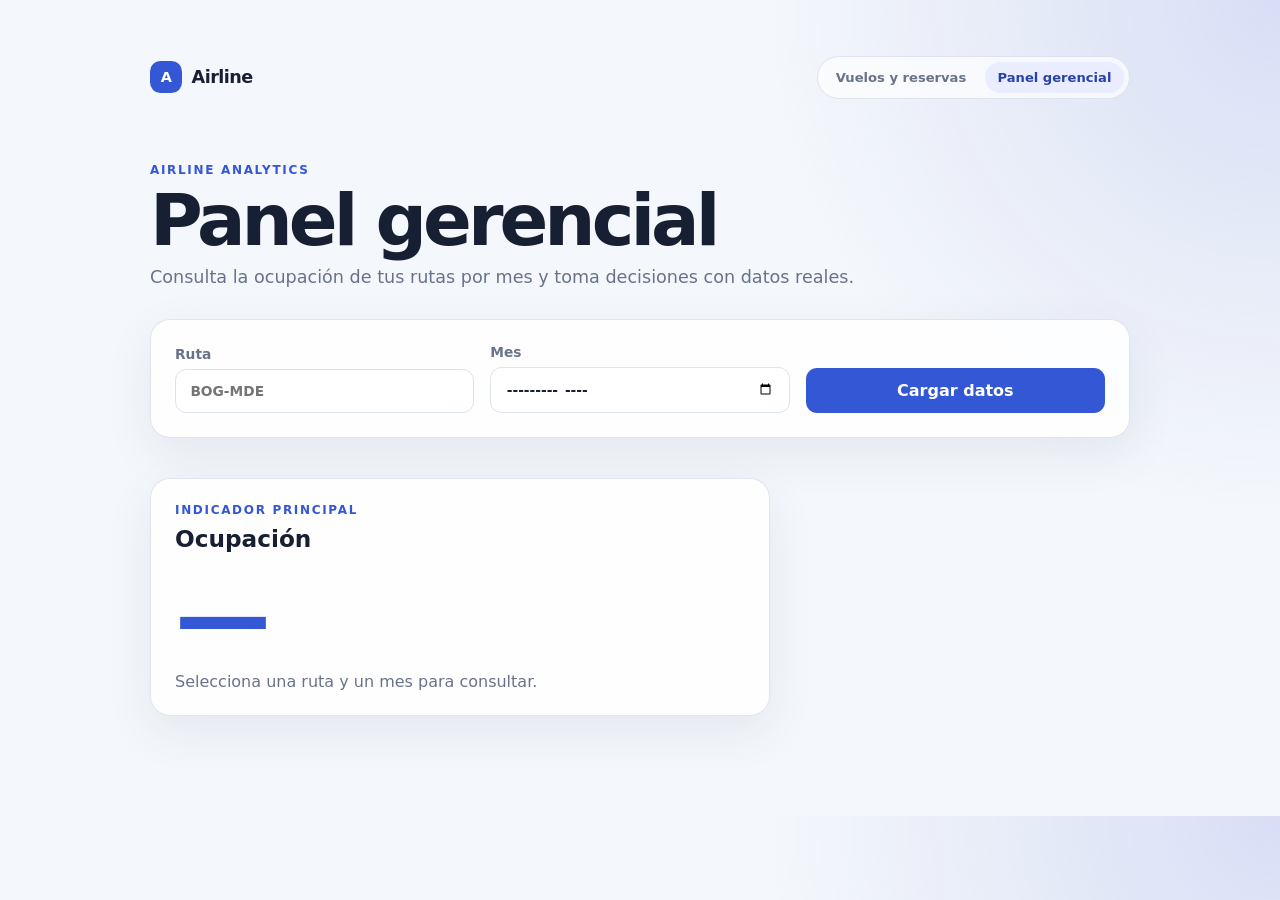
==== frontend/manager.html @ 9cbd1453 "Final v2" ====
<!DOCTYPE html>
<html lang="es">
<head>
  <meta charset="UTF-8">
  <title>Panel gerencial - Ocupación por ruta</title>
  <link rel="stylesheet" href="css/style.css">
</head>
<body>
  <main class="page-shell manager-shell">
    <nav class="topbar" aria-label="Navegación principal">
      <a class="brand" href="index.html"><span class="brand-mark">A</span> Airline</a>
      <div class="nav-links">
        <a class="nav-link" href="index.html">Vuelos y reservas</a>
        <a class="nav-link active" href="manager.html">Panel gerencial</a>
      </div>
    </nav>
    <header class="hero">
      <p class="eyebrow">Airline Analytics</p>
      <h1>Panel gerencial</h1>
      <p class="hero-copy">Consulta la ocupación de tus rutas por mes y toma decisiones con datos reales.</p>
    </header>

  <section class="card search-card">
    <div class="manager-form">
      <label>Ruta
        <input data-testid="manager-route" type="text" placeholder="BOG-MDE" required>
      </label>
      <label>Mes
        <input data-testid="manager-month" type="month" placeholder="2024-01" required>
      </label>
      <button class="button button-primary" data-testid="manager-load" type="button">Cargar datos</button>
    </div>
  </section>

  <section class="card metric-card">
    <p class="eyebrow">Indicador principal</p>
    <h2>Ocupación</h2>
    <div data-testid="occupancy-value" class="metric-value">—</div>
    <p id="manager-summary" class="metric-summary">Selecciona una ruta y un mes para consultar.</p>
  </section>

  <p id="manager-error" class="message message-error" role="alert"></p>
  </main>

  <script src="js/manager.js"></script>
</body>
</html>
---- frontend/css/style.css ----
:root {
  color-scheme: light;
  --ink: #172033;
  --muted: #68738a;
  --line: #dce3ef;
  --surface: #ffffff;
  --background: #f4f7fb;
  --primary: #3457d5;
  --primary-dark: #2743aa;
  --success: #138a63;
  --danger: #b42318;
  font-family: Inter, ui-sans-serif, system-ui, -apple-system, BlinkMacSystemFont, "Segoe UI", sans-serif;
}

* { box-sizing: border-box; }

body {
  margin: 0;
  min-width: 320px;
  color: var(--ink);
  background:
    radial-gradient(circle at top right, rgba(91, 111, 221, .18), transparent 32rem),
    var(--background);
}

button, input, select { font: inherit; }

.page-shell {
  width: min(100% - 2rem, 980px);
  margin: 0 auto;
  padding: 3.5rem 0 5rem;
}

.topbar { display: flex; align-items: center; justify-content: space-between; gap: 1rem; margin-bottom: 4rem; }
.brand { display: inline-flex; align-items: center; gap: .6rem; color: var(--ink); font-size: 1.1rem; font-weight: 850; text-decoration: none; letter-spacing: -.03em; }
.brand-mark { display: grid; width: 2rem; height: 2rem; place-items: center; color: #fff; border-radius: .65rem; background: var(--primary); font-size: .9rem; }
.nav-links { display: flex; gap: .35rem; padding: .3rem; border: 1px solid var(--line); border-radius: 99px; background: rgba(255,255,255,.7); }
.nav-link { padding: .5rem .8rem; color: var(--muted); border-radius: 99px; font-size: .82rem; font-weight: 750; text-decoration: none; }
.nav-link:hover, .nav-link.active { color: var(--primary-dark); background: #e9edff; }
.hero { margin-bottom: 2rem; }
.eyebrow {
  margin: 0 0 .5rem;
  color: var(--primary);
  font-size: .75rem;
  font-weight: 800;
  letter-spacing: .14em;
  text-transform: uppercase;
}

h1, h2, p { margin-top: 0; }
h1 { max-width: 680px; margin-bottom: .75rem; font-size: clamp(2.3rem, 6vw, 4.5rem); line-height: .98; letter-spacing: -.055em; }
h2 { margin-bottom: .45rem; font-size: 1.45rem; }
.hero-copy { color: var(--muted); font-size: 1.1rem; }

.card {
  padding: 1.5rem;
  border: 1px solid rgba(220, 227, 239, .9);
  border-radius: 1.25rem;
  background: rgba(255, 255, 255, .88);
  box-shadow: 0 1rem 3rem rgba(32, 51, 91, .08);
}

.search-card { margin-bottom: 2.5rem; }
.catalog-section { margin-bottom: 3.5rem; }
.section-copy { max-width: 580px; margin: .5rem 0 0; color: var(--muted); }
.button-secondary { color: var(--primary-dark); border: 1px solid #cbd5ff; background: #eef1ff; }
.catalog-grid { display: grid; grid-template-columns: repeat(2, minmax(0, 1fr)); gap: 1rem; margin-top: 1.3rem; }
.catalog-grid .flight-row { min-height: 185px; align-items: flex-end; }
.search-form, .manager-form { display: grid; grid-template-columns: repeat(3, 1fr); align-items: end; gap: 1rem; }
label { display: grid; gap: .45rem; color: var(--muted); font-size: .86rem; font-weight: 700; }
input, select {
  width: 100%;
  padding: .8rem .9rem;
  color: var(--ink);
  border: 1px solid var(--line);
  border-radius: .7rem;
  outline: none;
  background: var(--surface);
}
input:focus, select:focus { border-color: var(--primary); box-shadow: 0 0 0 3px rgba(52, 87, 213, .14); }

.button { border: 0; border-radius: .7rem; padding: .82rem 1.15rem; cursor: pointer; font-weight: 800; transition: transform .15s, background .15s; }
.button:hover { transform: translateY(-1px); }
.button-primary { color: #fff; background: var(--primary); }
.button-primary:hover { background: var(--primary-dark); }

.section-heading { display: flex; align-items: center; justify-content: space-between; gap: 1rem; }
.results-section { margin-bottom: 2rem; }
.results-list { display: grid; gap: .8rem; }
.flight-row {
  display: flex; align-items: center; justify-content: space-between; gap: 1rem;
  padding: 1rem 1.1rem; border: 1px solid var(--line); border-radius: .9rem; background: var(--surface);
}
.flight-details { display: grid; gap: .25rem; }
.flight-id { font-weight: 800; }
.flight-route { color: var(--primary); font-size: 1.3rem; font-weight: 850; letter-spacing: .04em; }
.flight-meta { color: var(--muted); font-size: .9rem; }
.fare-list { display: flex; flex-wrap: wrap; gap: .35rem; margin-top: .35rem; }
.fare-chip { padding: .24rem .48rem; color: var(--muted); border: 1px solid var(--line); border-radius: 99px; font-size: .68rem; font-weight: 750; }
.loading-state, .empty-state { padding: 1.5rem; color: var(--muted); border: 1px dashed var(--line); border-radius: .9rem; background: rgba(255,255,255,.5); }
.badge { padding: .35rem .65rem; color: var(--primary-dark); border-radius: 99px; background: #e9edff; font-size: .8rem; font-weight: 800; }
.reserve-card { display: grid; gap: 1rem; margin-bottom: 1.5rem; }
.reserve-card .section-heading { grid-column: 1 / -1; }
.confirmation-card { text-align: center; }
.success-icon { display: inline-grid; width: 3rem; height: 3rem; margin: 0 auto 1rem; place-items: center; color: #fff; border-radius: 50%; background: var(--success); font-size: 1.5rem; }
.confirmation-id { display: inline-block; padding: .8rem 1rem; color: var(--success); border-radius: .6rem; background: #e8f7f1; overflow-wrap: anywhere; }
.message { min-height: 1.25rem; margin: 0; }
.message-error { color: var(--danger); }
.metric-card { max-width: 620px; margin-top: 1.5rem; }
.metric-value { margin: 1rem 0 .5rem; color: var(--primary); font-size: clamp(3rem, 10vw, 6rem); font-weight: 850; letter-spacing: -.07em; line-height: 1; }
.metric-summary { margin: 0; color: var(--muted); }

@media (max-width: 700px) {
  .page-shell { padding-top: 2rem; }
  .topbar { align-items: flex-start; flex-direction: column; margin-bottom: 2.5rem; }
  .search-form, .manager-form { grid-template-columns: 1fr; }
  .catalog-grid { grid-template-columns: 1fr; }
  .flight-row { align-items: stretch; flex-direction: column; }
}
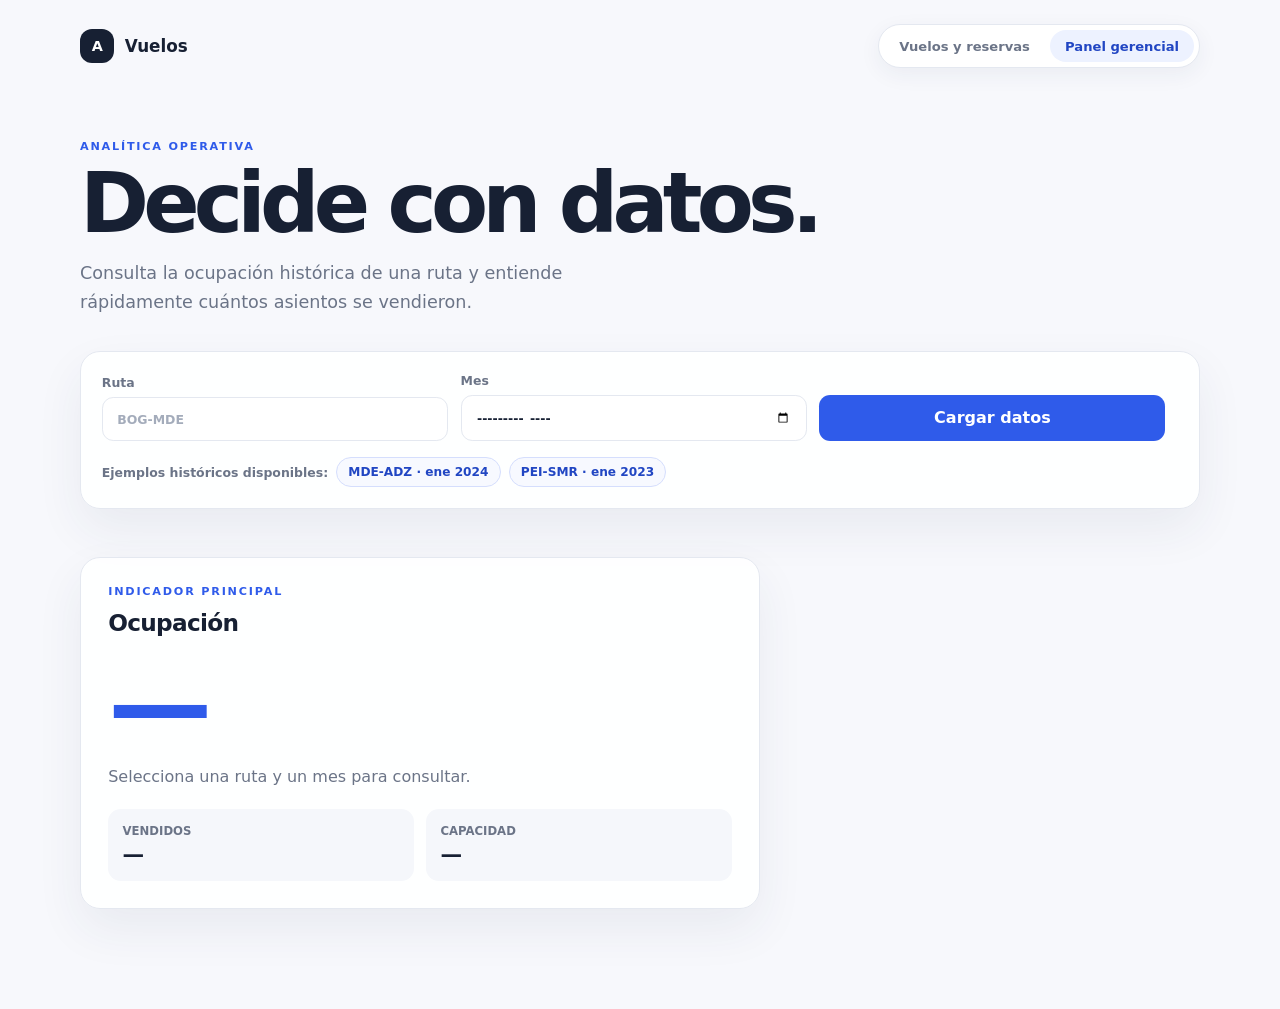
==== commit 2370c921: "Version con cambios en el backend y frontend, incluyendo nuevas funcionalidades de analítica y limpi" ====
--- a/frontend/manager.html
+++ b/frontend/manager.html
@@ -3,21 +3,21 @@
 <head>
   <meta charset="UTF-8">
   <title>Panel gerencial - Ocupación por ruta</title>
-  <link rel="stylesheet" href="css/style.css">
+  <link rel="stylesheet" href="css/style.css?v=4">
 </head>
 <body>
   <main class="page-shell manager-shell">
     <nav class="topbar" aria-label="Navegación principal">
-      <a class="brand" href="index.html"><span class="brand-mark">A</span> Airline</a>
+      <a class="brand" href="index.html"><span class="brand-mark">A</span> Vuelos</a>
       <div class="nav-links">
         <a class="nav-link" href="index.html">Vuelos y reservas</a>
         <a class="nav-link active" href="manager.html">Panel gerencial</a>
       </div>
     </nav>
     <header class="hero">
-      <p class="eyebrow">Airline Analytics</p>
-      <h1>Panel gerencial</h1>
-      <p class="hero-copy">Consulta la ocupación de tus rutas por mes y toma decisiones con datos reales.</p>
+      <p class="eyebrow">ANALÍTICA OPERATIVA</p>
+      <h1>Decide con datos.</h1>
+      <p class="hero-copy">Consulta la ocupación histórica de una ruta y entiende rápidamente cuántos asientos se vendieron.</p>
     </header>
 
   <section class="card search-card">
@@ -30,6 +30,11 @@
       </label>
       <button class="button button-primary" data-testid="manager-load" type="button">Cargar datos</button>
     </div>
+    <div class="sample-controls" aria-label="Consultas sugeridas">
+      <span class="helper-text">Ejemplos históricos disponibles:</span>
+      <button class="sample-chip" type="button" data-route="MDE-ADZ" data-month="2024-01">MDE-ADZ · ene 2024</button>
+      <button class="sample-chip" type="button" data-route="PEI-SMR" data-month="2023-01">PEI-SMR · ene 2023</button>
+    </div>
   </section>
 
   <section class="card metric-card">
@@ -37,6 +42,10 @@
     <h2>Ocupación</h2>
     <div data-testid="occupancy-value" class="metric-value">—</div>
     <p id="manager-summary" class="metric-summary">Selecciona una ruta y un mes para consultar.</p>
+    <div class="metric-breakdown">
+      <div><span>Vendidos</span><strong id="sold-value">—</strong></div>
+      <div><span>Capacidad</span><strong id="capacity-value">—</strong></div>
+    </div>
   </section>
 
   <p id="manager-error" class="message message-error" role="alert"></p>
--- a/frontend/css/style.css
+++ b/frontend/css/style.css
@@ -1,119 +1,89 @@
 :root {
   color-scheme: light;
   --ink: #172033;
-  --muted: #68738a;
-  --line: #dce3ef;
-  --surface: #ffffff;
-  --background: #f4f7fb;
-  --primary: #3457d5;
-  --primary-dark: #2743aa;
-  --success: #138a63;
+  --muted: #6b7487;
+  --line: #e4e8f0;
+  --surface: #fff;
+  --page: #f7f8fc;
+  --primary: #2f5bea;
+  --primary-dark: #2146c3;
+  --soft-blue: #edf2ff;
+  --success: #07875d;
   --danger: #b42318;
-  font-family: Inter, ui-sans-serif, system-ui, -apple-system, BlinkMacSystemFont, "Segoe UI", sans-serif;
+  font-family: Inter, ui-sans-serif, system-ui, -apple-system, "Segoe UI", sans-serif;
 }
 
 * { box-sizing: border-box; }
-
 body {
+  min-width: 320px;
   margin: 0;
-  min-width: 320px;
   color: var(--ink);
-  background:
-    radial-gradient(circle at top right, rgba(91, 111, 221, .18), transparent 32rem),
-    var(--background);
+  background: var(--page);
 }
-
 button, input, select { font: inherit; }
-
-.page-shell {
-  width: min(100% - 2rem, 980px);
-  margin: 0 auto;
-  padding: 3.5rem 0 5rem;
-}
-
-.topbar { display: flex; align-items: center; justify-content: space-between; gap: 1rem; margin-bottom: 4rem; }
-.brand { display: inline-flex; align-items: center; gap: .6rem; color: var(--ink); font-size: 1.1rem; font-weight: 850; text-decoration: none; letter-spacing: -.03em; }
-.brand-mark { display: grid; width: 2rem; height: 2rem; place-items: center; color: #fff; border-radius: .65rem; background: var(--primary); font-size: .9rem; }
-.nav-links { display: flex; gap: .35rem; padding: .3rem; border: 1px solid var(--line); border-radius: 99px; background: rgba(255,255,255,.7); }
-.nav-link { padding: .5rem .8rem; color: var(--muted); border-radius: 99px; font-size: .82rem; font-weight: 750; text-decoration: none; }
-.nav-link:hover, .nav-link.active { color: var(--primary-dark); background: #e9edff; }
-.hero { margin-bottom: 2rem; }
-.eyebrow {
-  margin: 0 0 .5rem;
-  color: var(--primary);
-  font-size: .75rem;
-  font-weight: 800;
-  letter-spacing: .14em;
-  text-transform: uppercase;
-}
-
+.page-shell { width: min(100% - 2rem, 1120px); margin: 0 auto; padding: 1.5rem 0 5rem; }
+.topbar { display: flex; align-items: center; justify-content: space-between; gap: 1rem; margin-bottom: 4.5rem; }
+.brand { display: inline-flex; align-items: center; gap: .65rem; color: var(--ink); font-size: 1.05rem; font-weight: 850; text-decoration: none; }
+.brand-mark { display: grid; width: 2.15rem; height: 2.15rem; place-items: center; color: #fff; border-radius: .75rem; background: var(--ink); font-size: .9rem; }
+.nav-links { display: flex; gap: .3rem; padding: .3rem; border: 1px solid var(--line); border-radius: 999px; background: #fff; box-shadow: 0 .4rem 1.4rem rgba(30, 45, 80, .06); }
+.nav-link { padding: .55rem .95rem; color: var(--muted); border-radius: 999px; font-size: .82rem; font-weight: 800; text-decoration: none; }
+.nav-link:hover, .nav-link.active { color: var(--primary-dark); background: var(--soft-blue); }
+.hero { max-width: 760px; margin-bottom: 2.2rem; }
+.eyebrow { margin: 0 0 .65rem; color: var(--primary); font-size: .7rem; font-weight: 850; letter-spacing: .16em; text-transform: uppercase; }
 h1, h2, p { margin-top: 0; }
-h1 { max-width: 680px; margin-bottom: .75rem; font-size: clamp(2.3rem, 6vw, 4.5rem); line-height: .98; letter-spacing: -.055em; }
-h2 { margin-bottom: .45rem; font-size: 1.45rem; }
-.hero-copy { color: var(--muted); font-size: 1.1rem; }
-
-.card {
-  padding: 1.5rem;
-  border: 1px solid rgba(220, 227, 239, .9);
-  border-radius: 1.25rem;
-  background: rgba(255, 255, 255, .88);
-  box-shadow: 0 1rem 3rem rgba(32, 51, 91, .08);
-}
-
-.search-card { margin-bottom: 2.5rem; }
-.catalog-section { margin-bottom: 3.5rem; }
-.section-copy { max-width: 580px; margin: .5rem 0 0; color: var(--muted); }
-.button-secondary { color: var(--primary-dark); border: 1px solid #cbd5ff; background: #eef1ff; }
-.catalog-grid { display: grid; grid-template-columns: repeat(2, minmax(0, 1fr)); gap: 1rem; margin-top: 1.3rem; }
-.catalog-grid .flight-row { min-height: 185px; align-items: flex-end; }
-.search-form, .manager-form { display: grid; grid-template-columns: repeat(3, 1fr); align-items: end; gap: 1rem; }
-label { display: grid; gap: .45rem; color: var(--muted); font-size: .86rem; font-weight: 700; }
-input, select {
-  width: 100%;
-  padding: .8rem .9rem;
-  color: var(--ink);
-  border: 1px solid var(--line);
-  border-radius: .7rem;
-  outline: none;
-  background: var(--surface);
-}
-input:focus, select:focus { border-color: var(--primary); box-shadow: 0 0 0 3px rgba(52, 87, 213, .14); }
-
-.button { border: 0; border-radius: .7rem; padding: .82rem 1.15rem; cursor: pointer; font-weight: 800; transition: transform .15s, background .15s; }
-.button:hover { transform: translateY(-1px); }
+h1 { margin-bottom: 1rem; font-size: clamp(2.6rem, 7vw, 5.2rem); line-height: .96; letter-spacing: -.07em; }
+h2 { margin-bottom: .45rem; font-size: 1.45rem; letter-spacing: -.03em; }
+.hero-copy { max-width: 590px; margin-bottom: 0; color: var(--muted); font-size: 1.1rem; line-height: 1.6; }
+.card { border: 1px solid var(--line); border-radius: 1.25rem; background: rgba(255,255,255,.94); box-shadow: 0 1.25rem 3rem rgba(38, 53, 90, .07); }
+.search-card { padding: 1.3rem; margin-bottom: 3rem; }
+.search-form, .manager-form { display: grid; grid-template-columns: 1fr 1fr 1fr auto; align-items: end; gap: .8rem; }
+label { display: grid; gap: .45rem; color: var(--muted); font-size: .78rem; font-weight: 800; }
+input, select { width: 100%; padding: .85rem .9rem; color: var(--ink); border: 1px solid var(--line); border-radius: .7rem; outline: 0; background: #fff; }
+input::placeholder { color: #a4acbb; }
+input:focus, select:focus { border-color: var(--primary); box-shadow: 0 0 0 4px rgba(47, 91, 234, .12); }
+.button { border: 0; border-radius: .7rem; padding: .86rem 1.15rem; cursor: pointer; font-weight: 850; transition: transform .15s, box-shadow .15s, background .15s; }
+.button:hover { transform: translateY(-1px); box-shadow: 0 .5rem 1.1rem rgba(35, 63, 160, .18); }
 .button-primary { color: #fff; background: var(--primary); }
 .button-primary:hover { background: var(--primary-dark); }
-
-.section-heading { display: flex; align-items: center; justify-content: space-between; gap: 1rem; }
-.results-section { margin-bottom: 2rem; }
-.results-list { display: grid; gap: .8rem; }
-.flight-row {
-  display: flex; align-items: center; justify-content: space-between; gap: 1rem;
-  padding: 1rem 1.1rem; border: 1px solid var(--line); border-radius: .9rem; background: var(--surface);
-}
-.flight-details { display: grid; gap: .25rem; }
-.flight-id { font-weight: 800; }
-.flight-route { color: var(--primary); font-size: 1.3rem; font-weight: 850; letter-spacing: .04em; }
-.flight-meta { color: var(--muted); font-size: .9rem; }
-.fare-list { display: flex; flex-wrap: wrap; gap: .35rem; margin-top: .35rem; }
-.fare-chip { padding: .24rem .48rem; color: var(--muted); border: 1px solid var(--line); border-radius: 99px; font-size: .68rem; font-weight: 750; }
-.loading-state, .empty-state { padding: 1.5rem; color: var(--muted); border: 1px dashed var(--line); border-radius: .9rem; background: rgba(255,255,255,.5); }
-.badge { padding: .35rem .65rem; color: var(--primary-dark); border-radius: 99px; background: #e9edff; font-size: .8rem; font-weight: 800; }
-.reserve-card { display: grid; gap: 1rem; margin-bottom: 1.5rem; }
-.reserve-card .section-heading { grid-column: 1 / -1; }
-.confirmation-card { text-align: center; }
-.success-icon { display: inline-grid; width: 3rem; height: 3rem; margin: 0 auto 1rem; place-items: center; color: #fff; border-radius: 50%; background: var(--success); font-size: 1.5rem; }
-.confirmation-id { display: inline-block; padding: .8rem 1rem; color: var(--success); border-radius: .6rem; background: #e8f7f1; overflow-wrap: anywhere; }
+.button-secondary { color: var(--primary-dark); border: 1px solid #d5defd; background: var(--soft-blue); }
+.section-heading { display: flex; align-items: end; justify-content: space-between; gap: 1rem; }
+.section-copy { max-width: 650px; margin: .5rem 0 0; color: var(--muted); line-height: 1.5; }
+.catalog-section, .results-section { margin-bottom: 3.2rem; }
+.catalog-grid, .results-list { display: grid; grid-template-columns: repeat(2, minmax(0, 1fr)); gap: 1rem; margin-top: 1.4rem; }
+.flight-row { display: flex; align-items: center; justify-content: space-between; gap: 1rem; min-height: 170px; padding: 1.35rem; border: 1px solid var(--line); border-radius: 1rem; background: #fff; cursor: pointer; transition: border-color .2s, transform .2s, box-shadow .2s; }
+.flight-row:hover { border-color: #b8c8ff; transform: translateY(-3px); box-shadow: 0 .9rem 2rem rgba(43, 76, 162, .12); }
+.flight-details { display: grid; gap: .38rem; }
+.flight-id { color: var(--muted); font-size: .73rem; letter-spacing: .05em; }
+.flight-route { color: var(--ink); font-size: 1.55rem; font-weight: 900; letter-spacing: .02em; }
+.flight-meta { color: var(--muted); font-size: .86rem; line-height: 1.5; }
+.fare-list { display: flex; flex-wrap: wrap; gap: .35rem; margin-top: .25rem; }
+.fare-chip { padding: .25rem .5rem; color: var(--primary-dark); border-radius: 999px; background: var(--soft-blue); font-size: .68rem; font-weight: 800; }
+.loading-state, .empty-state { grid-column: 1 / -1; padding: 1.4rem; color: var(--muted); border: 1px dashed var(--line); border-radius: 1rem; background: #fff; }
+.badge { padding: .38rem .65rem; color: var(--primary-dark); border-radius: 999px; background: var(--soft-blue); font-size: .75rem; font-weight: 850; }
+.reserve-card { display: grid; grid-template-columns: 1fr 1fr; gap: 1rem; padding: 1.5rem; margin-bottom: 1.5rem; }
+.reserve-card .section-heading, .reservation-summary, .reserve-card .button, .reserve-card .message { grid-column: 1 / -1; }
+.reservation-summary { margin: 0; padding: 1rem; color: var(--primary-dark); border: 1px solid #dbe3ff; border-radius: .8rem; background: var(--soft-blue); line-height: 1.5; }
+.confirmation-card { padding: 2rem; text-align: center; }
+.success-icon { display: inline-grid; width: 3.4rem; height: 3.4rem; margin: 0 auto 1rem; place-items: center; color: #fff; border-radius: 50%; background: var(--success); font-size: 1.7rem; }
+.confirmation-id { display: inline-block; padding: .85rem 1rem; color: var(--success); border-radius: .7rem; background: #e8f7f1; overflow-wrap: anywhere; }
 .message { min-height: 1.25rem; margin: 0; }
 .message-error { color: var(--danger); }
-.metric-card { max-width: 620px; margin-top: 1.5rem; }
-.metric-value { margin: 1rem 0 .5rem; color: var(--primary); font-size: clamp(3rem, 10vw, 6rem); font-weight: 850; letter-spacing: -.07em; line-height: 1; }
-.metric-summary { margin: 0; color: var(--muted); }
-
-@media (max-width: 700px) {
-  .page-shell { padding-top: 2rem; }
-  .topbar { align-items: flex-start; flex-direction: column; margin-bottom: 2.5rem; }
-  .search-form, .manager-form { grid-template-columns: 1fr; }
-  .catalog-grid { grid-template-columns: 1fr; }
+.sample-controls { display: flex; flex-wrap: wrap; align-items: center; gap: .5rem; margin-top: 1rem; }
+.helper-text { color: var(--muted); font-size: .78rem; font-weight: 750; }
+.sample-chip { padding: .45rem .7rem; color: var(--primary-dark); border: 1px solid #d5defd; border-radius: 999px; background: #f7f9ff; cursor: pointer; font-size: .76rem; font-weight: 800; }
+.sample-chip:hover { background: var(--soft-blue); }
+.metric-card { max-width: 680px; padding: 1.7rem; margin-top: 1.5rem; }
+.metric-value { margin: 1rem 0 .6rem; color: var(--primary); font-size: clamp(3.2rem, 10vw, 6.5rem); font-weight: 900; letter-spacing: -.08em; line-height: 1; }
+.metric-summary { margin: 0; color: var(--muted); line-height: 1.5; }
+.metric-breakdown { display: grid; grid-template-columns: repeat(2, 1fr); gap: .75rem; margin-top: 1.25rem; }
+.metric-breakdown div { display: grid; gap: .25rem; padding: .9rem; border-radius: .8rem; background: #f5f7fb; }
+.metric-breakdown span { color: var(--muted); font-size: .73rem; font-weight: 800; text-transform: uppercase; }
+.metric-breakdown strong { font-size: 1.35rem; }
+@media (max-width: 760px) {
+  .page-shell { padding-top: 1rem; }
+  .topbar { align-items: flex-start; flex-direction: column; margin-bottom: 3rem; }
+  .search-form, .manager-form, .reserve-card { grid-template-columns: 1fr; }
+  .catalog-grid, .results-list { grid-template-columns: 1fr; }
   .flight-row { align-items: stretch; flex-direction: column; }
+  .reserve-card .section-heading, .reservation-summary, .reserve-card .button, .reserve-card .message { grid-column: auto; }
 }
